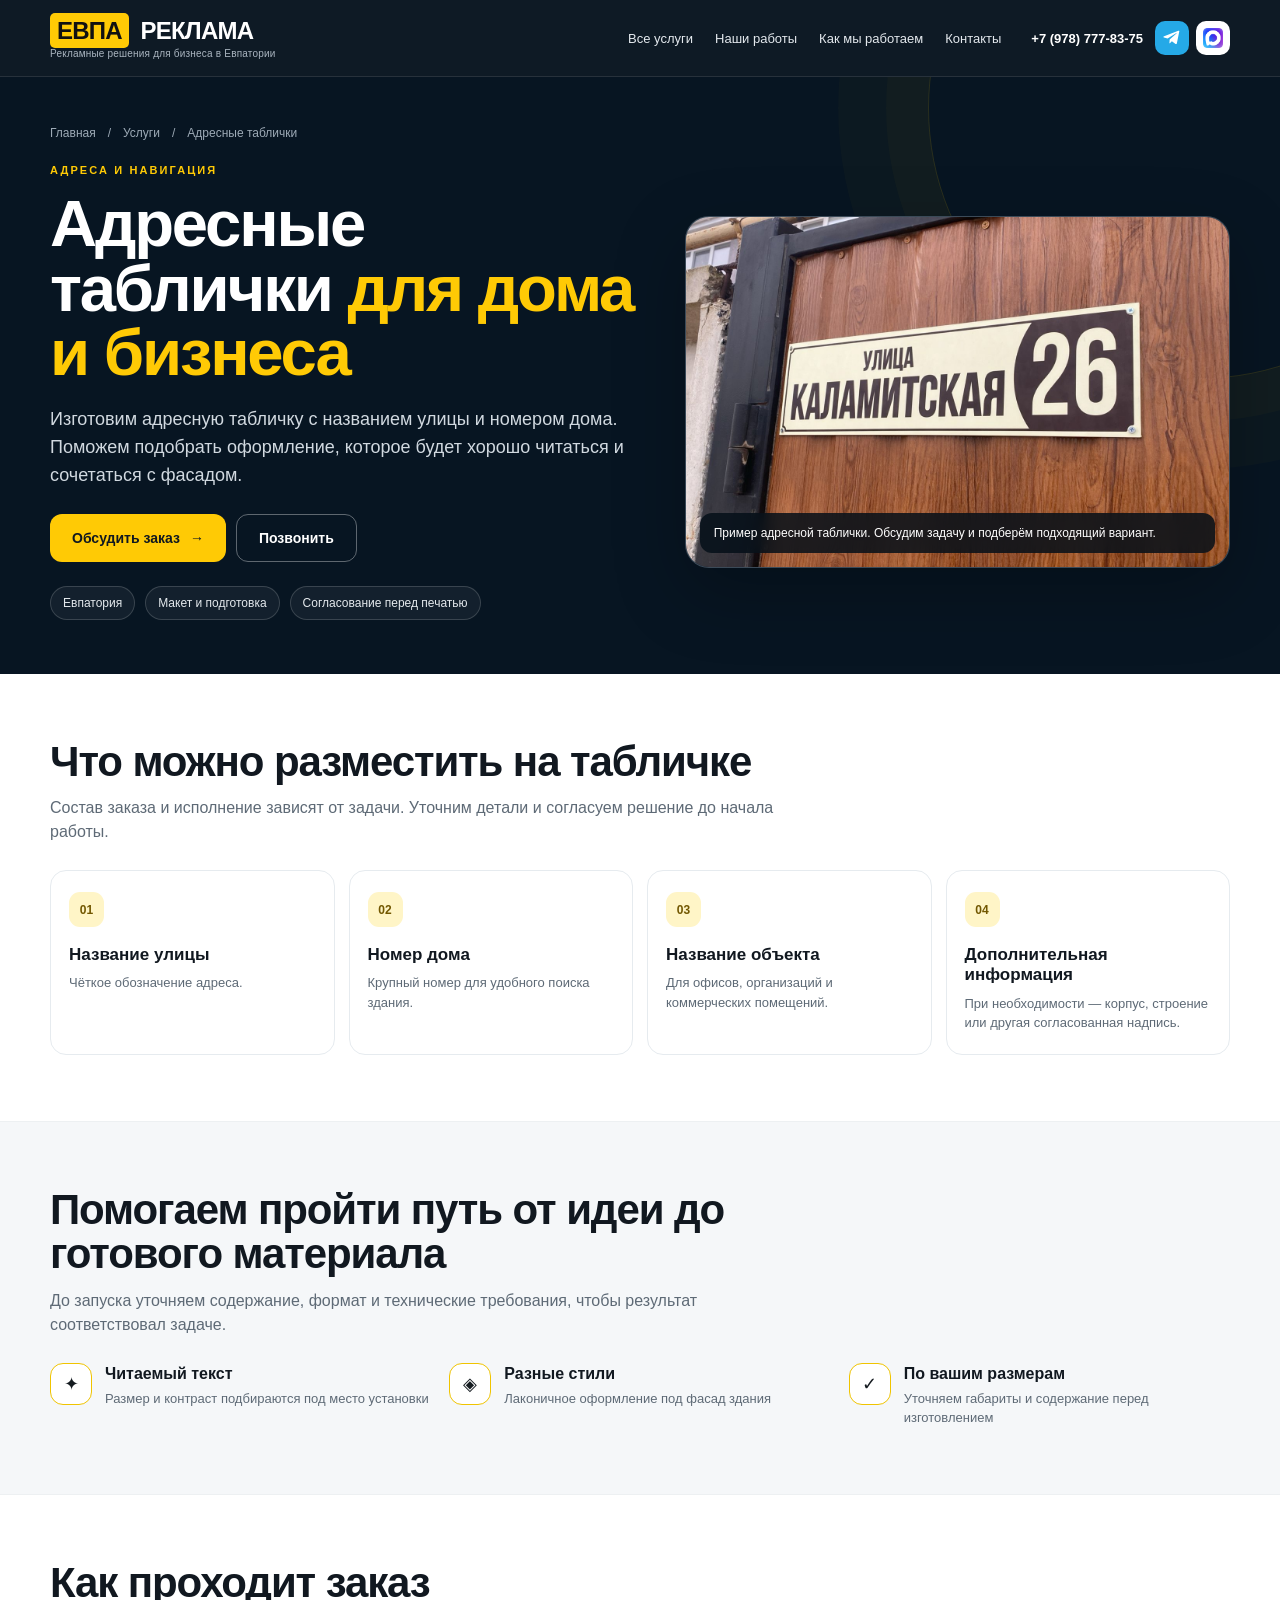
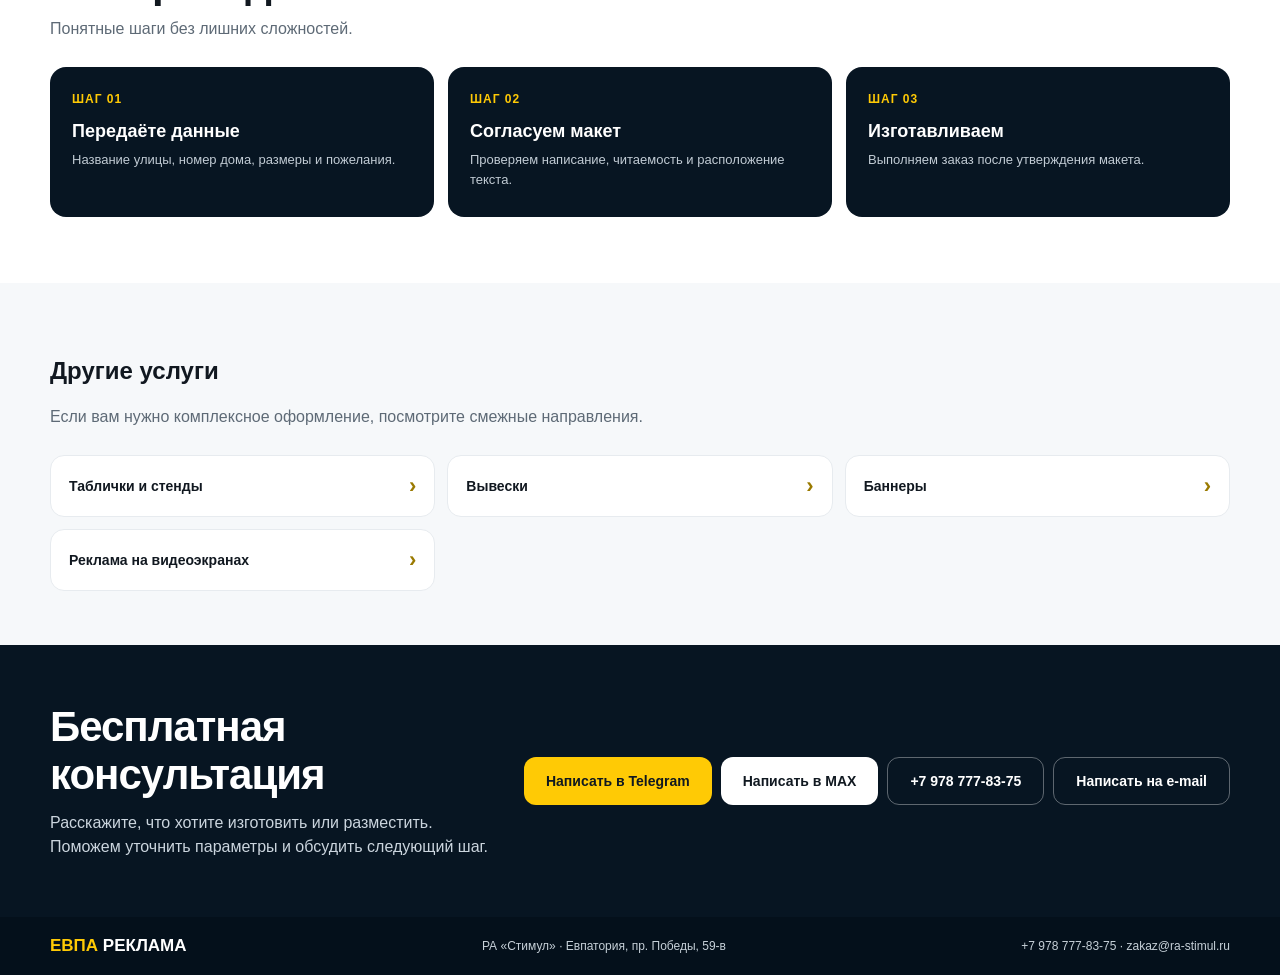
==== adresnye-tablichki/index.html @ 03de0778 "Add files via upload Initial website upload" ====
<!doctype html>
<html lang="ru"><head><meta charset="utf-8"><meta name="viewport" content="width=device-width, initial-scale=1"><title>Адресные таблички в Евпатории — ЕВПА РЕКЛАМА</title><meta name="description" content="Изготовление адресных табличек для частных домов, зданий и коммерческих объектов в Евпатории."><link rel="stylesheet" href="../service.css"></head>
<body>
<header class="site-header"><div class="container header-inner">
<a class="brand" href="../index.html"><span><b>ЕВПА</b> РЕКЛАМА<small>Рекламные решения для бизнеса в Евпатории</small></span></a>
<nav class="nav"><a href="../index.html#services">Все услуги</a><a href="../index.html#works">Наши работы</a><a href="#how">Как мы работаем</a><a href="#contacts">Контакты</a></nav>
<div class="header-contact"><a class="phone" href="tel:+79787778375">+7 (978) 777-83-75</a><div class="messengers"><a class="messenger telegram" href="https://t.me/+79787778375" aria-label="Telegram"><svg viewBox="0 0 24 24"><path d="M21.7 3.2 18.5 19c-.24 1.12-.88 1.4-1.78.87l-4.88-3.6-2.35 2.27c-.26.26-.48.48-.98.48l.35-4.97 9.05-8.18c.39-.35-.09-.55-.61-.2L6.12 12.7l-4.82-1.51c-1.05-.33-1.07-1.05.22-1.55L20.4 2.37c.87-.32 1.64.2 1.3.83Z"/></svg></a><a class="messenger max" href="https://max.ru/u/f9LHodD0cOL3rLwKmiMOt76GYYzFVZUFxRwOXgvEC0HCrl1jHLdD-e60m8U" aria-label="MAX"><img src="../assets/max-logo.png" alt="MAX"/></a></div></div>
</div></header>
<main>
<section class="service-hero"><div class="container"><div class="breadcrumbs"><a href="../index.html">Главная</a>　/　<a href="../index.html#services">Услуги</a>　/　Адресные таблички</div>
<div class="hero-grid"><div class="hero-copy"><div class="eyebrow">АДРЕСА И НАВИГАЦИЯ</div><h1>Адресные таблички <span>для дома и бизнеса</span></h1><p class="intro">Изготовим адресную табличку с названием улицы и номером дома. Поможем подобрать оформление, которое будет хорошо читаться и сочетаться с фасадом.</p><div class="hero-actions"><a class="btn btn-primary" href="#contacts">Обсудить заказ <span style="margin-left:10px">→</span></a><a class="btn btn-secondary" href="tel:+79787778375">Позвонить</a></div><div class="hero-points"><span>Евпатория</span><span>Макет и подготовка</span><span>Согласование перед печатью</span></div></div>
<div class="hero-image"><img src="../assets/service-address.jpg" alt="Пример адресной таблички"><div class="image-caption">Пример адресной таблички. Обсудим задачу и подберём подходящий вариант.</div></div></div></div></section>
<section class="section"><div class="container"><div class="section-head"><h2>Что можно разместить на табличке</h2><p>Состав заказа и исполнение зависят от задачи. Уточним детали и согласуем решение до начала работы.</p></div><div class="item-grid"><article class="item-card"><span class="item-number">01</span><h3>Название улицы</h3><p>Чёткое обозначение адреса.</p></article><article class="item-card"><span class="item-number">02</span><h3>Номер дома</h3><p>Крупный номер для удобного поиска здания.</p></article><article class="item-card"><span class="item-number">03</span><h3>Название объекта</h3><p>Для офисов, организаций и коммерческих помещений.</p></article><article class="item-card"><span class="item-number">04</span><h3>Дополнительная информация</h3><p>При необходимости — корпус, строение или другая согласованная надпись.</p></article></div></div></section>
<section class="section feature-band"><div class="container"><div class="section-head"><h2>Помогаем пройти путь от идеи до готового материала</h2><p>До запуска уточняем содержание, формат и технические требования, чтобы результат соответствовал задаче.</p></div><div class="feature-grid"><article class="feature"><span class="feature-icon">✦</span><div><h3>Читаемый текст</h3><p>Размер и контраст подбираются под место установки</p></div></article><article class="feature"><span class="feature-icon">◈</span><div><h3>Разные стили</h3><p>Лаконичное оформление под фасад здания</p></div></article><article class="feature"><span class="feature-icon">✓</span><div><h3>По вашим размерам</h3><p>Уточняем габариты и содержание перед изготовлением</p></div></article></div></div></section>
<section class="section" id="how"><div class="container"><div class="section-head"><h2>Как проходит заказ</h2><p>Понятные шаги без лишних сложностей.</p></div><div class="steps-grid"><article class="step-card"><span class="step-num">ШАГ 01</span><h3>Передаёте данные</h3><p>Название улицы, номер дома, размеры и пожелания.</p></article><article class="step-card"><span class="step-num">ШАГ 02</span><h3>Согласуем макет</h3><p>Проверяем написание, читаемость и расположение текста.</p></article><article class="step-card"><span class="step-num">ШАГ 03</span><h3>Изготавливаем</h3><p>Выполняем заказ после утверждения макета.</p></article></div></div></section>
<section class="related"><div class="container"><div class="section-head"><h2>Другие услуги</h2><p>Если вам нужно комплексное оформление, посмотрите смежные направления.</p></div><div class="related-grid"><a class="related-link" href="../tablichki-stendy/index.html">Таблички и стенды<span>›</span></a><a class="related-link" href="../vyveski/index.html">Вывески<span>›</span></a><a class="related-link" href="../banner/index.html">Баннеры<span>›</span></a><a class="related-link" href="../digital-ekrany/index.html">Реклама на видеоэкранах<span>›</span></a></div></div></section>
<section class="contact-section" id="contacts"><div class="container contact-grid"><div><h2>Бесплатная консультация</h2><p>Расскажите, что хотите изготовить или разместить. Поможем уточнить параметры и обсудить следующий шаг.</p></div><div class="contact-actions"><a class="btn btn-primary" href="https://t.me/+79787778375">Написать в Telegram</a><a class="btn btn-light" href="https://max.ru/u/f9LHodD0cOL3rLwKmiMOt76GYYzFVZUFxRwOXgvEC0HCrl1jHLdD-e60m8U">Написать в MAX</a><a class="btn btn-secondary" href="tel:+79787778375">+7 978 777-83-75</a><a class="btn btn-secondary" href="mailto:zakaz@ra-stimul.ru">Написать на e-mail</a></div></div></section>
</main><footer class="footer"><div class="container footer-inner"><a class="footer-brand" href="../index.html"><b>ЕВПА</b> РЕКЛАМА</a><span>РА «Стимул» · Евпатория, пр. Победы, 59-в</span><span><a href="tel:+79787778375">+7 978 777-83-75</a> · <a href="mailto:zakaz@ra-stimul.ru">zakaz@ra-stimul.ru</a></span></div></footer>
</body></html>
---- service.css ----
:root{--navy:#071522;--navy2:#0b1c2b;--yellow:#ffca05;--text:#111820;--muted:#5e6a76;--line:#e6ebef;--white:#fff;--radius:22px}
*{box-sizing:border-box}html{scroll-behavior:smooth}body{margin:0;font-family:Inter,Arial,Helvetica,sans-serif;color:var(--text);background:#fff}a{color:inherit;text-decoration:none}img{display:block;max-width:100%}.container{width:min(1180px,calc(100% - 48px));margin-inline:auto}
.site-header{position:sticky;top:0;z-index:20;background:rgba(5,17,29,.96);backdrop-filter:blur(12px);color:#fff;border-bottom:1px solid rgba(255,255,255,.1)}.header-inner{min-height:76px;display:flex;align-items:center;gap:30px}.brand{display:inline-flex;align-items:center;font-size:24px;font-weight:900;letter-spacing:-.8px;white-space:nowrap}.brand b{background:var(--yellow);color:#111;padding:4px 7px;border-radius:5px;margin-right:6px}.brand small{display:block;color:#aab5c0;font-size:10px;letter-spacing:.2px;font-weight:500;margin-top:3px}.nav{display:flex;align-items:center;gap:22px;margin-left:auto}.nav a{font-size:13px;color:#e4e9ee;white-space:nowrap}.nav a:hover{color:var(--yellow)}.header-contact{display:flex;align-items:center;gap:12px}.phone{font-size:13px;font-weight:800;white-space:nowrap}.messengers{display:flex;gap:7px}.messenger{display:inline-flex;align-items:center;justify-content:center;width:34px;height:34px;border-radius:10px}.messenger svg{width:18px;height:18px;fill:currentColor}.telegram{background:#25a9e7;color:white}.max{background:#fff;color:#111}.max img{width:20px;height:20px;object-fit:contain}.max-text{font-size:12px;font-weight:900;margin-left:3px}
.service-hero{background:var(--navy);color:#fff;position:relative;overflow:hidden;padding:48px 0 54px}.service-hero:before{content:"";position:absolute;width:540px;height:540px;border:1px solid rgba(255,202,5,.14);border-radius:50%;right:-190px;top:-240px;box-shadow:0 0 0 42px rgba(255,202,5,.025),0 0 0 90px rgba(255,202,5,.02)}.breadcrumbs{font-size:12px;color:#9daab6;margin-bottom:22px}.breadcrumbs a:hover{color:var(--yellow)}.hero-grid{position:relative;display:grid;grid-template-columns:1.04fr .96fr;gap:44px;align-items:center}.eyebrow{font-size:11px;letter-spacing:2.1px;text-transform:uppercase;color:var(--yellow);font-weight:800;margin-bottom:16px}.service-hero h1{font-size:clamp(42px,5.1vw,66px);line-height:.99;letter-spacing:-2.2px;margin:0 0 20px;font-weight:900;max-width:700px}.service-hero h1 span{color:var(--yellow)}.service-hero .intro{font-size:18px;line-height:1.55;color:#d1d9e0;max-width:620px;margin:0 0 24px}.hero-actions{display:flex;flex-wrap:wrap;gap:10px}.btn{min-height:48px;display:inline-flex;align-items:center;justify-content:center;padding:0 22px;border-radius:12px;font-weight:850;font-size:14px;transition:transform .15s,background .15s}.btn:hover{transform:translateY(-1px)}.btn-primary{background:var(--yellow);color:#101820}.btn-secondary{border:1px solid rgba(255,255,255,.35);color:#fff}.hero-image{position:relative;border-radius:24px;overflow:hidden;min-height:350px;border:1px solid rgba(255,255,255,.17);box-shadow:0 24px 70px rgba(0,0,0,.25);background:#132536}.hero-image img{width:100%;height:100%;min-height:350px;object-fit:cover}.image-caption{position:absolute;left:14px;right:14px;bottom:14px;background:rgba(4,15,25,.84);color:#fff;padding:12px 14px;border-radius:12px;font-size:12px;line-height:1.35;backdrop-filter:blur(8px)}.hero-points{display:flex;gap:10px;flex-wrap:wrap;margin-top:24px}.hero-points span{border:1px solid rgba(255,255,255,.16);background:rgba(255,255,255,.05);border-radius:999px;padding:9px 12px;font-size:12px;color:#e4e9ed}
.section{padding:66px 0}.section-head{max-width:760px;margin-bottom:26px}.section h2{font-size:clamp(30px,3.5vw,42px);letter-spacing:-1.1px;line-height:1.06;margin:0 0 12px}.section-head p{font-size:16px;line-height:1.5;color:var(--muted);margin:0}.item-grid{display:grid;grid-template-columns:repeat(4,minmax(0,1fr));gap:14px}.item-card{border:1px solid var(--line);border-radius:16px;padding:21px 18px;background:#fff;min-height:168px}.item-number{width:35px;height:35px;border-radius:11px;display:flex;align-items:center;justify-content:center;background:#fff5c7;color:#725700;font-weight:900;font-size:12px;margin-bottom:18px}.item-card h3{font-size:17px;line-height:1.2;margin:0 0 8px}.item-card p{font-size:13px;line-height:1.5;color:var(--muted);margin:0}.feature-band{background:#f5f7f9;border-block:1px solid #edf0f2}.feature-grid{display:grid;grid-template-columns:repeat(3,minmax(0,1fr));gap:18px}.feature{display:flex;gap:13px;align-items:flex-start}.feature-icon{width:42px;height:42px;flex:0 0 42px;border:1px solid #f0c400;border-radius:13px;display:flex;align-items:center;justify-content:center;color:#151b20;font-size:18px;background:#fff}.feature h3{font-size:16px;margin:2px 0 6px}.feature p{font-size:13px;line-height:1.5;color:var(--muted);margin:0}.steps-grid{display:grid;grid-template-columns:repeat(3,minmax(0,1fr));gap:14px}.step-card{padding:22px;border-radius:16px;background:var(--navy);color:#fff;min-height:150px}.step-num{color:var(--yellow);font-size:12px;font-weight:900;letter-spacing:1px}.step-card h3{font-size:18px;margin:14px 0 8px}.step-card p{font-size:13px;line-height:1.5;color:#c1cbd4;margin:0}.related{background:#f6f8fa;padding:54px 0}.related-grid{display:grid;grid-template-columns:repeat(3,minmax(0,1fr));gap:12px}.related-link{display:flex;align-items:center;justify-content:space-between;gap:10px;padding:17px 18px;background:#fff;border:1px solid #e7ebef;border-radius:14px;font-size:14px;font-weight:800}.related-link span{color:#9a7a00;font-size:22px}.related-link:hover{border-color:var(--yellow)}.contact-section{background:var(--navy);color:#fff;padding:58px 0}.contact-grid{display:grid;grid-template-columns:1fr auto;gap:35px;align-items:center}.contact-section h2{font-size:clamp(30px,3.5vw,42px);letter-spacing:-1px;margin:0 0 12px}.contact-section p{font-size:16px;line-height:1.5;color:#cbd5de;margin:0;max-width:680px}.contact-actions{display:flex;flex-wrap:wrap;gap:9px}.contact-actions .btn{white-space:nowrap}.btn-light{background:#fff;color:#101820}.footer{background:#04101b;color:#c6d0d8;padding:19px 0}.footer-inner{display:flex;align-items:center;justify-content:space-between;gap:16px;font-size:12px}.footer-brand{font-weight:900;color:#fff;font-size:17px}.footer-brand b{color:var(--yellow)}.footer a:hover{color:var(--yellow)}
@media(max-width:980px){.header-inner{flex-wrap:wrap;padding:12px 0;gap:12px}.nav{order:3;width:100%;justify-content:flex-start;overflow:auto;margin:0;padding:3px 0 5px}.header-contact{margin-left:auto}.hero-grid{gap:26px}.service-hero h1{font-size:clamp(38px,5.5vw,56px)}.item-grid{grid-template-columns:repeat(2,minmax(0,1fr))}}
@media(max-width:640px){.container{width:calc(100% - 28px)}.header-inner{gap:10px}.brand{font-size:19px}.brand small{font-size:9px}.header-contact{width:100%;justify-content:space-between}.phone{font-size:13px}.nav{gap:18px}.nav a{font-size:12px}.service-hero{padding:22px 0 30px}.breadcrumbs{margin-bottom:18px;font-size:11px}.hero-grid{display:flex;flex-direction:column;align-items:stretch;gap:20px}.hero-copy{order:1}.hero-image{order:2;min-height:0;height:245px;border-radius:18px}.hero-image img{min-height:0;height:100%}.service-hero h1{font-size:clamp(36px,10vw,47px);line-height:1.01;letter-spacing:-1.3px;margin-bottom:14px}.service-hero .intro{font-size:15px;line-height:1.5;margin-bottom:18px}.hero-points{gap:6px;margin-top:17px}.hero-points span{font-size:10px;padding:8px 9px}.btn{min-height:46px;padding:0 15px;font-size:13px}.hero-actions .btn{flex:1 1 140px}.section{padding:39px 0}.section h2{font-size:29px;line-height:1.08}.section-head{margin-bottom:18px}.section-head p{font-size:14px}.item-grid{grid-template-columns:repeat(2,minmax(0,1fr));gap:9px}.item-card{min-height:0;padding:14px 12px;border-radius:13px}.item-number{width:29px;height:29px;border-radius:9px;margin-bottom:13px;font-size:11px}.item-card h3{font-size:14px;line-height:1.2;margin-bottom:6px}.item-card p{font-size:12px;line-height:1.4}.feature-grid{grid-template-columns:1fr;gap:17px}.feature h3{font-size:15px}.feature p{font-size:12px}.steps-grid{grid-template-columns:1fr;gap:9px}.step-card{min-height:0;padding:17px;border-radius:13px}.step-card h3{font-size:16px;margin:9px 0 5px}.step-card p{font-size:12px}.related{padding:37px 0}.related-grid{grid-template-columns:1fr;gap:8px}.related-link{padding:14px 15px;font-size:13px}.contact-section{padding:38px 0}.contact-grid{grid-template-columns:1fr;gap:20px}.contact-section h2{font-size:29px}.contact-section p{font-size:14px}.contact-actions{display:grid;grid-template-columns:repeat(2,minmax(0,1fr))}.contact-actions .btn{padding:0 9px;font-size:12px}.footer-inner{flex-wrap:wrap;justify-content:flex-start;gap:9px 16px;font-size:11px}.footer-inner>span:last-child{margin-left:auto}}
@media(max-width:360px){.container{width:calc(100% - 24px)}.brand{font-size:17px}.header-contact{gap:8px}.phone{font-size:12px}.service-hero h1{font-size:34px}.hero-image{height:210px}.item-grid{grid-template-columns:1fr}.item-card{display:grid;grid-template-columns:30px 1fr;column-gap:10px;align-items:start}.item-number{grid-row:span 2;margin:0}.item-card h3{margin-top:2px}.contact-actions{grid-template-columns:1fr}}

/* v44: business card project gallery — scoped to the new section */
.card-example-grid{display:grid;grid-template-columns:repeat(2,minmax(0,1fr));gap:18px}
.card-example{min-width:0;overflow:hidden;border:1px solid #e4e9ee;border-radius:18px;background:#fff;box-shadow:0 8px 24px rgba(7,21,34,.045)}
.card-example-media{aspect-ratio:16/9;overflow:hidden;background:#f0f2f4}
.card-example-media img{width:100%;height:100%;object-fit:cover;transition:transform .25s}
.card-example:hover .card-example-media img{transform:scale(1.025)}
.card-example-copy{padding:20px 21px 22px}
.card-detail{display:inline-flex;align-items:center;padding:7px 10px;margin-bottom:11px;border-radius:999px;background:#fff4c2;color:#725700;font-size:11px;font-weight:900;line-height:1.2}
.card-example-copy h3{font-size:20px;line-height:1.2;margin:0 0 8px;letter-spacing:-.25px}
.card-example-copy p{font-size:14px;line-height:1.55;color:#5e6a76;margin:0}
@media(max-width:640px){.card-example-grid{grid-template-columns:1fr;gap:13px}.card-example{border-radius:15px}.card-example-copy{padding:15px 15px 17px}.card-example-copy h3{font-size:18px}.card-example-copy p{font-size:13px;line-height:1.5}.card-detail{margin-bottom:9px}}
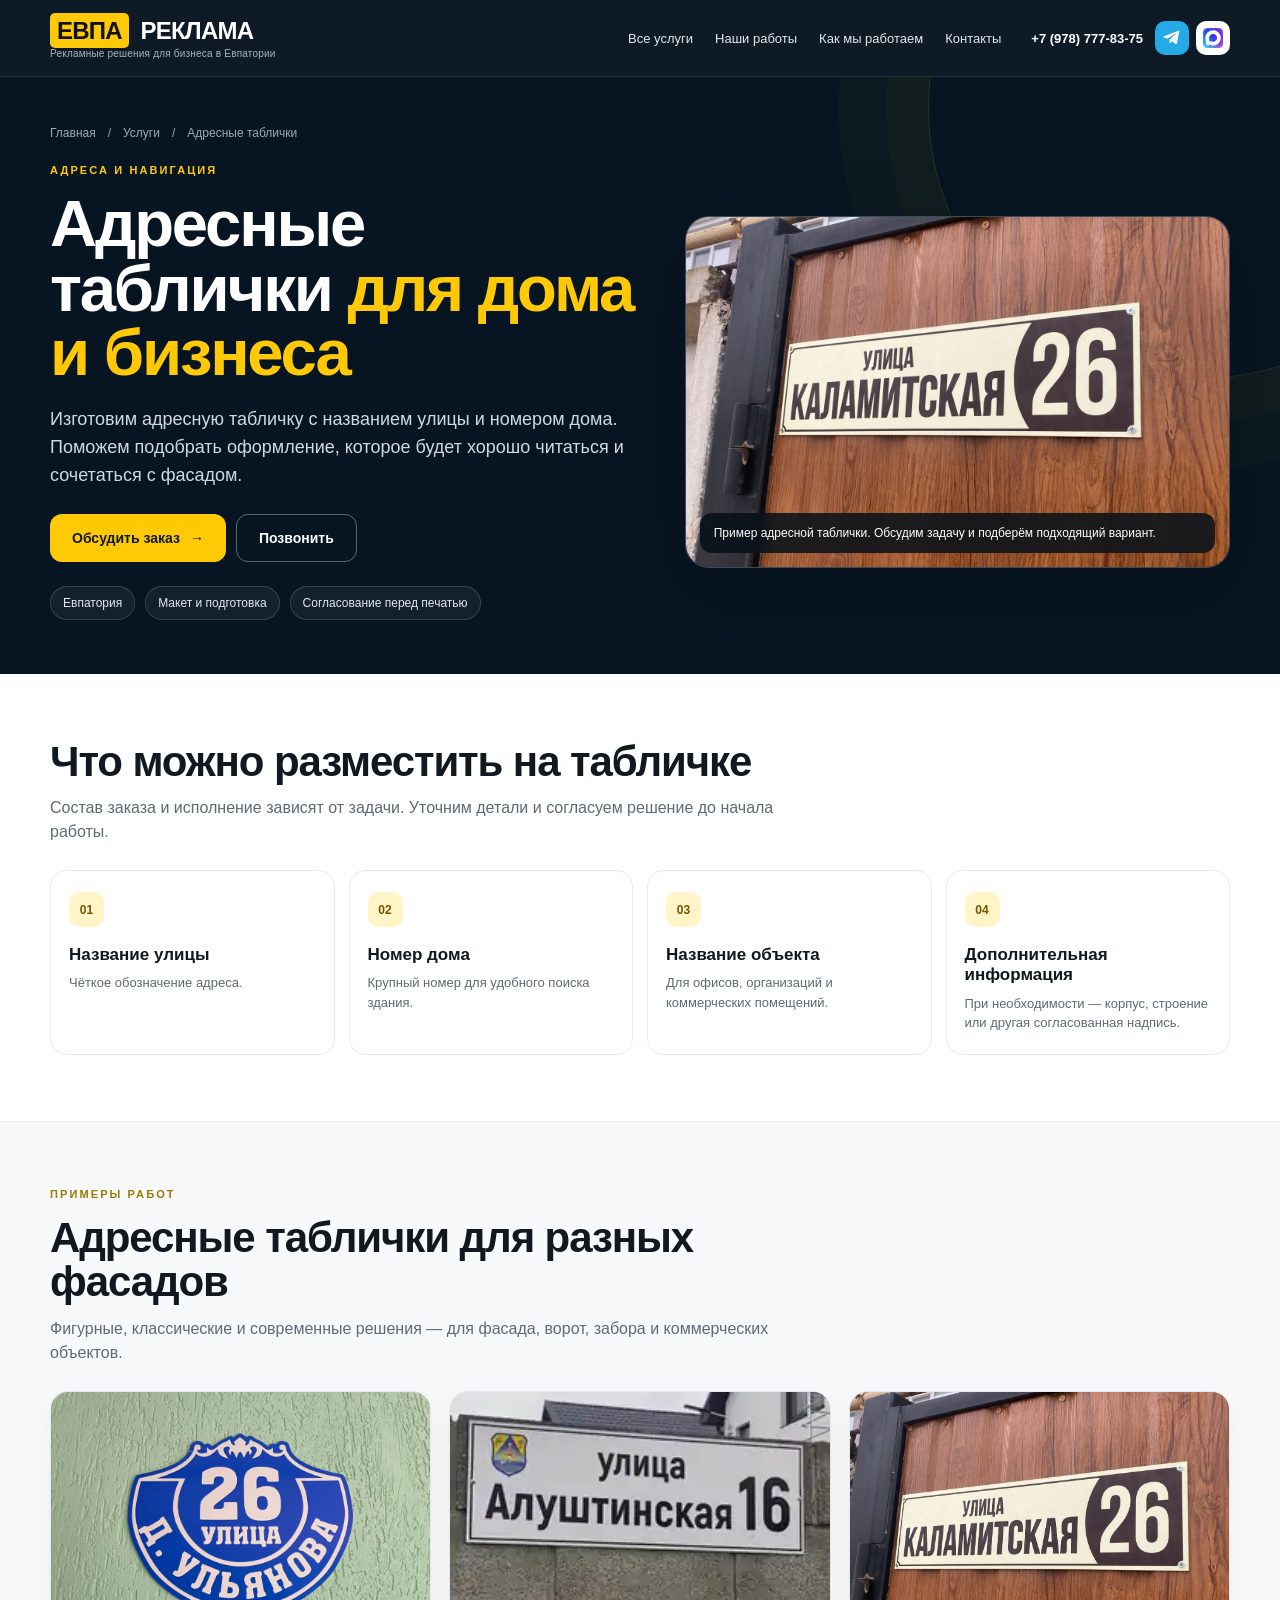
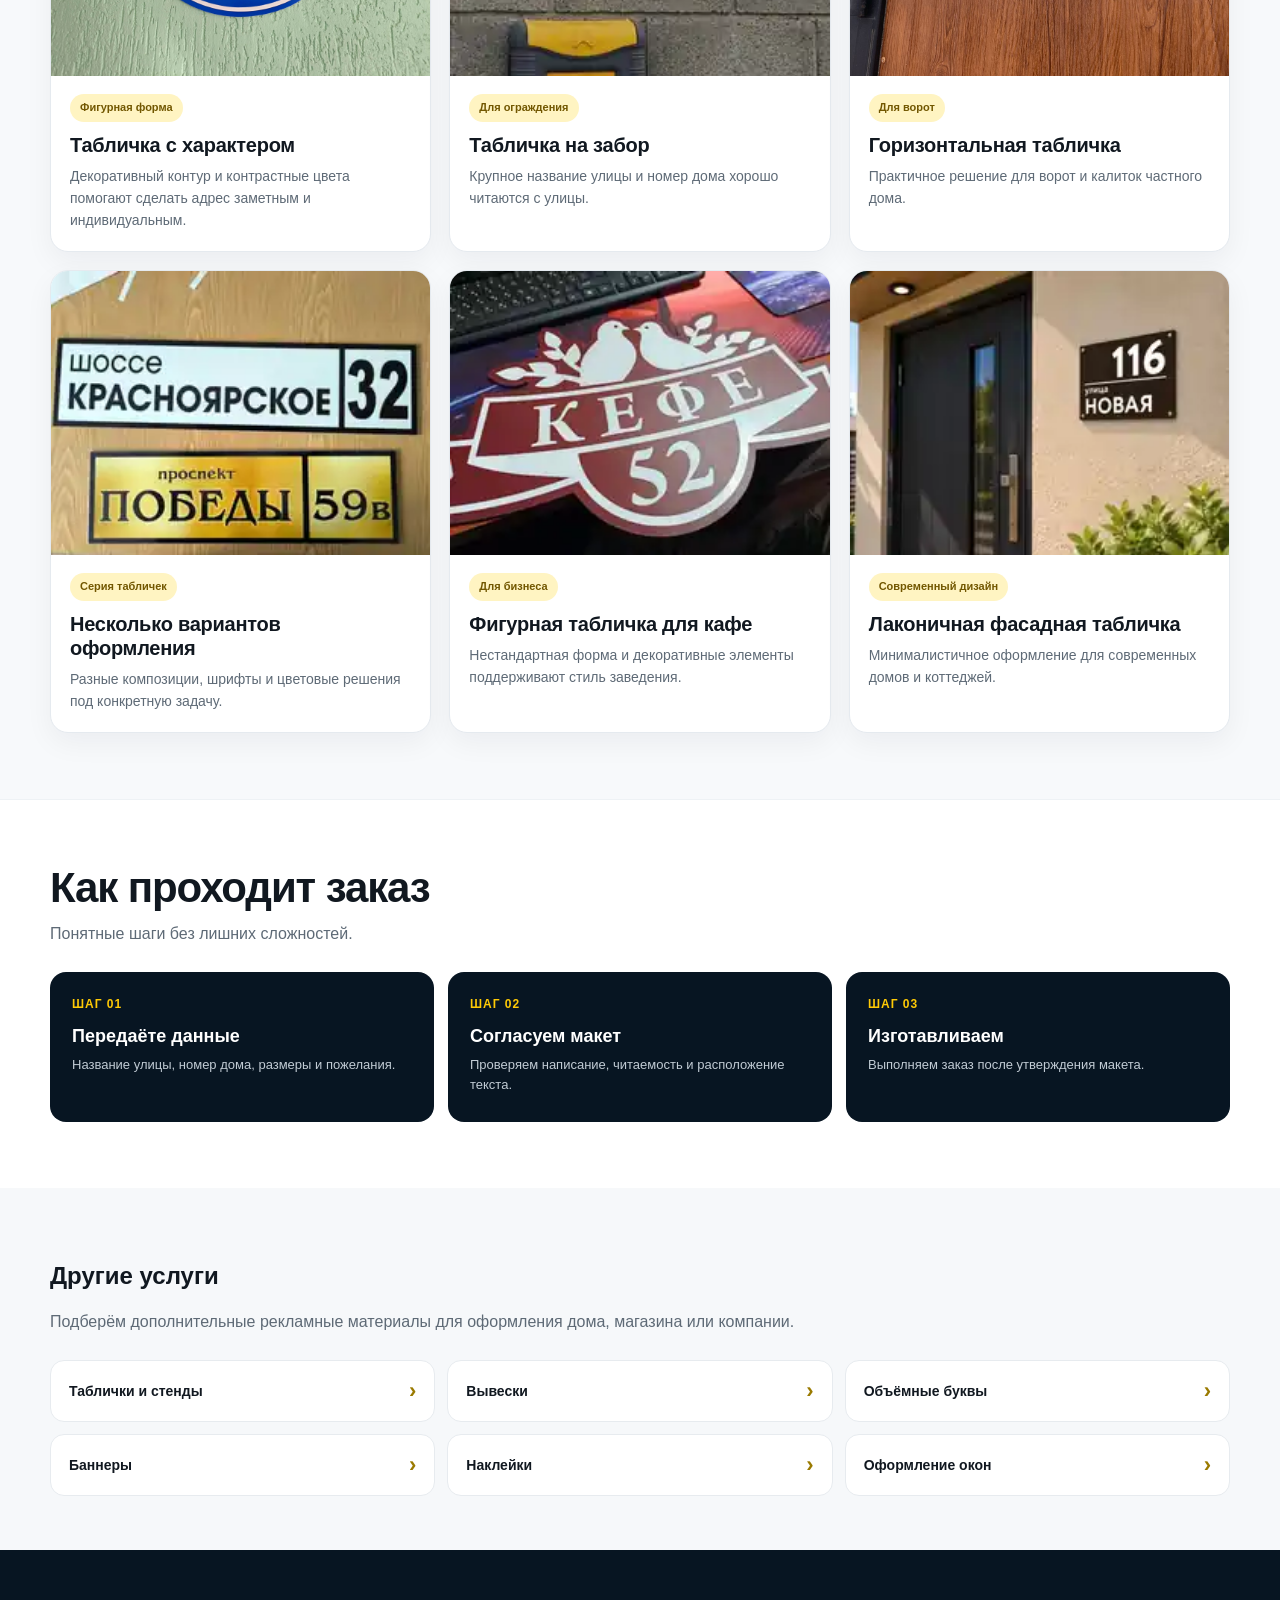
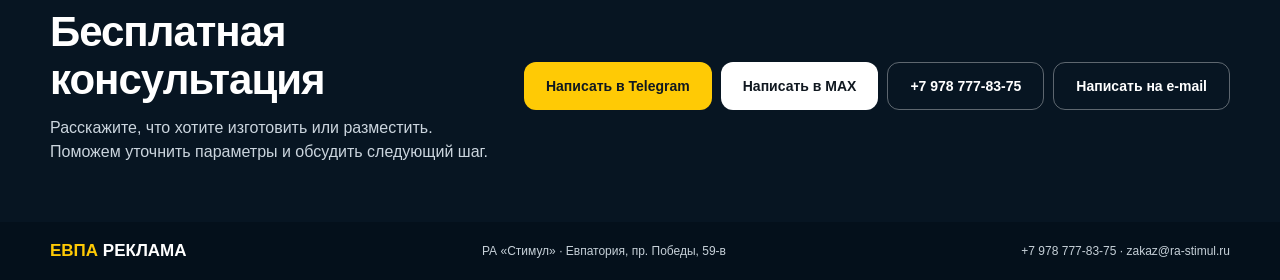
==== commit aae4f5dd: "Add address sign examples gallery" ====
--- a/adresnye-tablichki/index.html
+++ b/adresnye-tablichki/index.html
@@ -11,9 +11,23 @@
 <div class="hero-grid"><div class="hero-copy"><div class="eyebrow">АДРЕСА И НАВИГАЦИЯ</div><h1>Адресные таблички <span>для дома и бизнеса</span></h1><p class="intro">Изготовим адресную табличку с названием улицы и номером дома. Поможем подобрать оформление, которое будет хорошо читаться и сочетаться с фасадом.</p><div class="hero-actions"><a class="btn btn-primary" href="#contacts">Обсудить заказ <span style="margin-left:10px">→</span></a><a class="btn btn-secondary" href="tel:+79787778375">Позвонить</a></div><div class="hero-points"><span>Евпатория</span><span>Макет и подготовка</span><span>Согласование перед печатью</span></div></div>
 <div class="hero-image"><img src="../assets/service-address.jpg" alt="Пример адресной таблички"><div class="image-caption">Пример адресной таблички. Обсудим задачу и подберём подходящий вариант.</div></div></div></div></section>
 <section class="section"><div class="container"><div class="section-head"><h2>Что можно разместить на табличке</h2><p>Состав заказа и исполнение зависят от задачи. Уточним детали и согласуем решение до начала работы.</p></div><div class="item-grid"><article class="item-card"><span class="item-number">01</span><h3>Название улицы</h3><p>Чёткое обозначение адреса.</p></article><article class="item-card"><span class="item-number">02</span><h3>Номер дома</h3><p>Крупный номер для удобного поиска здания.</p></article><article class="item-card"><span class="item-number">03</span><h3>Название объекта</h3><p>Для офисов, организаций и коммерческих помещений.</p></article><article class="item-card"><span class="item-number">04</span><h3>Дополнительная информация</h3><p>При необходимости — корпус, строение или другая согласованная надпись.</p></article></div></div></section>
-<section class="section feature-band"><div class="container"><div class="section-head"><h2>Помогаем пройти путь от идеи до готового материала</h2><p>До запуска уточняем содержание, формат и технические требования, чтобы результат соответствовал задаче.</p></div><div class="feature-grid"><article class="feature"><span class="feature-icon">✦</span><div><h3>Читаемый текст</h3><p>Размер и контраст подбираются под место установки</p></div></article><article class="feature"><span class="feature-icon">◈</span><div><h3>Разные стили</h3><p>Лаконичное оформление под фасад здания</p></div></article><article class="feature"><span class="feature-icon">✓</span><div><h3>По вашим размерам</h3><p>Уточняем габариты и содержание перед изготовлением</p></div></article></div></div></section>
+<section class="section section-portfolio" id="examples"><div class="container"><div class="section-head"><div class="eyebrow" style="color:#9a7a00">ПРИМЕРЫ РАБОТ</div><h2>Адресные таблички для разных фасадов</h2><p>Фигурные, классические и современные решения — для фасада, ворот, забора и коммерческих объектов.</p></div><div class="address-example-grid">
+<article class="address-example-card"><div class="address-example-media"><img src="../assets/work-address.jpg" alt="Фигурная синяя адресная табличка «26, улица Ульяновская»" loading="lazy"></div><div class="address-example-copy"><span class="address-example-tag">Фигурная форма</span><h3>Табличка с характером</h3><p>Декоративный контур и контрастные цвета помогают сделать адрес заметным и индивидуальным.</p></div></article>
+<article class="address-example-card"><div class="address-example-media"><img src="../assets/address-alushtinskaya.webp" alt="Адресная табличка «улица Алуштинская, 16» на ограждении" loading="lazy"></div><div class="address-example-copy"><span class="address-example-tag">Для ограждения</span><h3>Табличка на забор</h3><p>Крупное название улицы и номер дома хорошо читаются с улицы.</p></div></article>
+<article class="address-example-card"><div class="address-example-media"><img src="../assets/service-address.jpg" alt="Адресная табличка «улица Каламитская, 26» на воротах" loading="lazy"></div><div class="address-example-copy"><span class="address-example-tag">Для ворот</span><h3>Горизонтальная табличка</h3><p>Практичное решение для ворот и калиток частного дома.</p></div></article>
+<article class="address-example-card"><div class="address-example-media"><img src="../assets/address-series.webp" alt="Две адресные таблички с названиями улиц и номерами домов" loading="lazy"></div><div class="address-example-copy"><span class="address-example-tag">Серия табличек</span><h3>Несколько вариантов оформления</h3><p>Разные композиции, шрифты и цветовые решения под конкретную задачу.</p></div></article>
+<article class="address-example-card"><div class="address-example-media"><img src="../assets/address-keffe.webp" alt="Фигурная табличка «КЕФЕ 52»" loading="lazy"></div><div class="address-example-copy"><span class="address-example-tag">Для бизнеса</span><h3>Фигурная табличка для кафе</h3><p>Нестандартная форма и декоративные элементы поддерживают стиль заведения.</p></div></article>
+<article class="address-example-card"><div class="address-example-media"><img src="../assets/address-modern.webp" alt="Современная тёмная табличка «116, улица Новая» на фасаде дома" loading="lazy"></div><div class="address-example-copy"><span class="address-example-tag">Современный дизайн</span><h3>Лаконичная фасадная табличка</h3><p>Минималистичное оформление для современных домов и коттеджей.</p></div></article>
+</div></div></section>
 <section class="section" id="how"><div class="container"><div class="section-head"><h2>Как проходит заказ</h2><p>Понятные шаги без лишних сложностей.</p></div><div class="steps-grid"><article class="step-card"><span class="step-num">ШАГ 01</span><h3>Передаёте данные</h3><p>Название улицы, номер дома, размеры и пожелания.</p></article><article class="step-card"><span class="step-num">ШАГ 02</span><h3>Согласуем макет</h3><p>Проверяем написание, читаемость и расположение текста.</p></article><article class="step-card"><span class="step-num">ШАГ 03</span><h3>Изготавливаем</h3><p>Выполняем заказ после утверждения макета.</p></article></div></div></section>
-<section class="related"><div class="container"><div class="section-head"><h2>Другие услуги</h2><p>Если вам нужно комплексное оформление, посмотрите смежные направления.</p></div><div class="related-grid"><a class="related-link" href="../tablichki-stendy/index.html">Таблички и стенды<span>›</span></a><a class="related-link" href="../vyveski/index.html">Вывески<span>›</span></a><a class="related-link" href="../banner/index.html">Баннеры<span>›</span></a><a class="related-link" href="../digital-ekrany/index.html">Реклама на видеоэкранах<span>›</span></a></div></div></section>
+<section class="related"><div class="container"><div class="section-head"><h2>Другие услуги</h2><p>Подберём дополнительные рекламные материалы для оформления дома, магазина или компании.</p></div><div class="related-grid">
+<a class="related-link" href="../tablichki-stendy/index.html">Таблички и стенды<span>›</span></a>
+<a class="related-link" href="../vyveski/index.html">Вывески<span>›</span></a>
+<a class="related-link" href="../obemnye-bukvy/index.html">Объёмные буквы<span>›</span></a>
+<a class="related-link" href="../banner/index.html">Баннеры<span>›</span></a>
+<a class="related-link" href="../nakleyki/index.html">Наклейки<span>›</span></a>
+<a class="related-link" href="../okna/index.html">Оформление окон<span>›</span></a>
+</div></div></section>
 <section class="contact-section" id="contacts"><div class="container contact-grid"><div><h2>Бесплатная консультация</h2><p>Расскажите, что хотите изготовить или разместить. Поможем уточнить параметры и обсудить следующий шаг.</p></div><div class="contact-actions"><a class="btn btn-primary" href="https://t.me/+79787778375">Написать в Telegram</a><a class="btn btn-light" href="https://max.ru/u/f9LHodD0cOL3rLwKmiMOt76GYYzFVZUFxRwOXgvEC0HCrl1jHLdD-e60m8U">Написать в MAX</a><a class="btn btn-secondary" href="tel:+79787778375">+7 978 777-83-75</a><a class="btn btn-secondary" href="mailto:zakaz@ra-stimul.ru">Написать на e-mail</a></div></div></section>
 </main><footer class="footer"><div class="container footer-inner"><a class="footer-brand" href="../index.html"><b>ЕВПА</b> РЕКЛАМА</a><span>РА «Стимул» · Евпатория, пр. Победы, 59-в</span><span><a href="tel:+79787778375">+7 978 777-83-75</a> · <a href="mailto:zakaz@ra-stimul.ru">zakaz@ra-stimul.ru</a></span></div></footer>
 </body></html>
--- a/service.css
+++ b/service.css
@@ -18,3 +18,47 @@
 .card-example-copy h3{font-size:20px;line-height:1.2;margin:0 0 8px;letter-spacing:-.25px}
 .card-example-copy p{font-size:14px;line-height:1.55;color:#5e6a76;margin:0}
 @media(max-width:640px){.card-example-grid{grid-template-columns:1fr;gap:13px}.card-example{border-radius:15px}.card-example-copy{padding:15px 15px 17px}.card-example-copy h3{font-size:18px}.card-example-copy p{font-size:13px;line-height:1.5}.card-detail{margin-bottom:9px}}
+
+
+/* v49 banner examples */
+.section-portfolio{background:#f7f9fb;border-block:1px solid #eef2f5}
+.banner-example-grid{display:grid;grid-template-columns:repeat(2,minmax(0,1fr));gap:18px}
+.banner-example-card{overflow:hidden;border:1px solid #e5eaef;border-radius:18px;background:#fff;box-shadow:0 10px 28px rgba(7,21,34,.05)}
+.banner-example-media{aspect-ratio:16/10;overflow:hidden;background:#eef2f5}
+.banner-example-media img{width:100%;height:100%;object-fit:cover;transition:transform .25s}
+.banner-example-card:hover .banner-example-media img{transform:scale(1.02)}
+.banner-example-copy{padding:18px 19px 20px}
+.banner-detail{display:inline-flex;align-items:center;padding:7px 10px;margin-bottom:11px;border-radius:999px;background:#fff4c2;color:#725700;font-size:11px;font-weight:900;line-height:1.2}
+.banner-example-copy h3{font-size:21px;line-height:1.2;letter-spacing:-.25px;margin:0 0 8px}
+.banner-example-copy p{font-size:14px;line-height:1.58;color:#5e6a76;margin:0}
+.banner-example-copy b{color:#111820}
+@media(max-width:640px){.banner-example-grid{grid-template-columns:1fr;gap:13px}.banner-example-card{border-radius:15px}.banner-example-copy{padding:15px 15px 17px}.banner-example-copy h3{font-size:18px}.banner-example-copy p{font-size:13px;line-height:1.5}.banner-detail{margin-bottom:9px}}
+
+/* Объёмные буквы: единый формат карточек без обрезки исходных фотографий. */
+.signage-gallery .card-example-media{aspect-ratio:4/3;background:#f0f2f4}
+.signage-gallery .card-example-media img{object-fit:contain;background:#f0f2f4}
+
+
+/* Related services cards on service pages */
+.related-cards{grid-template-columns:repeat(3,minmax(0,1fr));gap:14px}
+.related-card{position:relative;display:flex;flex-direction:column;align-items:flex-start;gap:9px;min-height:145px;padding:21px 46px 20px 20px;border:1px solid #e4e9ee;border-radius:16px;background:#fff;transition:transform .18s,border-color .18s,box-shadow .18s}
+.related-card:hover{transform:translateY(-2px);border-color:#ffca05;box-shadow:0 10px 26px rgba(7,21,34,.07)}
+.related-card-title{font-size:16px;font-weight:850;line-height:1.25;color:#111820}
+.related-card-desc{font-size:13px;line-height:1.5;color:#5e6a76}
+.related-card-arrow{position:absolute;right:18px;top:17px;font-size:19px;font-weight:800;color:#9a7a00}
+@media(max-width:640px){.related-cards{grid-template-columns:repeat(2,minmax(0,1fr));gap:9px}.related-card{min-height:132px;padding:15px 30px 15px 13px;border-radius:13px;gap:7px}.related-card-title{font-size:13px}.related-card-desc{font-size:11px;line-height:1.4}.related-card-arrow{right:11px;top:12px;font-size:16px}}
+@media(max-width:380px){.related-cards{grid-template-columns:1fr}.related-card{min-height:0;padding:16px 38px 16px 15px}.related-card-title{font-size:14px}.related-card-desc{font-size:12px}}
+
+
+/* Адресные таблички: адаптивная галерея примеров */
+.address-example-grid{display:grid;grid-template-columns:repeat(3,minmax(0,1fr));gap:18px}
+.address-example-card{min-width:0;overflow:hidden;border:1px solid #e5eaef;border-radius:18px;background:#fff;box-shadow:0 10px 28px rgba(7,21,34,.05)}
+.address-example-media{aspect-ratio:4/3;overflow:hidden;background:#eef2f5}
+.address-example-media img{display:block;width:100%;height:100%;object-fit:cover;transition:transform .25s}
+.address-example-card:hover .address-example-media img{transform:scale(1.025)}
+.address-example-copy{padding:18px 19px 20px}
+.address-example-tag{display:inline-flex;align-items:center;padding:7px 10px;margin-bottom:11px;border-radius:999px;background:#fff4c2;color:#725700;font-size:11px;font-weight:900;line-height:1.2}
+.address-example-copy h3{font-size:20px;line-height:1.2;letter-spacing:-.25px;margin:0 0 8px}
+.address-example-copy p{font-size:14px;line-height:1.58;color:#5e6a76;margin:0}
+@media(max-width:980px){.address-example-grid{grid-template-columns:repeat(2,minmax(0,1fr))}}
+@media(max-width:640px){.address-example-grid{grid-template-columns:1fr;gap:13px}.address-example-card{border-radius:15px}.address-example-copy{padding:15px 15px 17px}.address-example-copy h3{font-size:18px}.address-example-copy p{font-size:13px;line-height:1.5}.address-example-tag{margin-bottom:9px}}
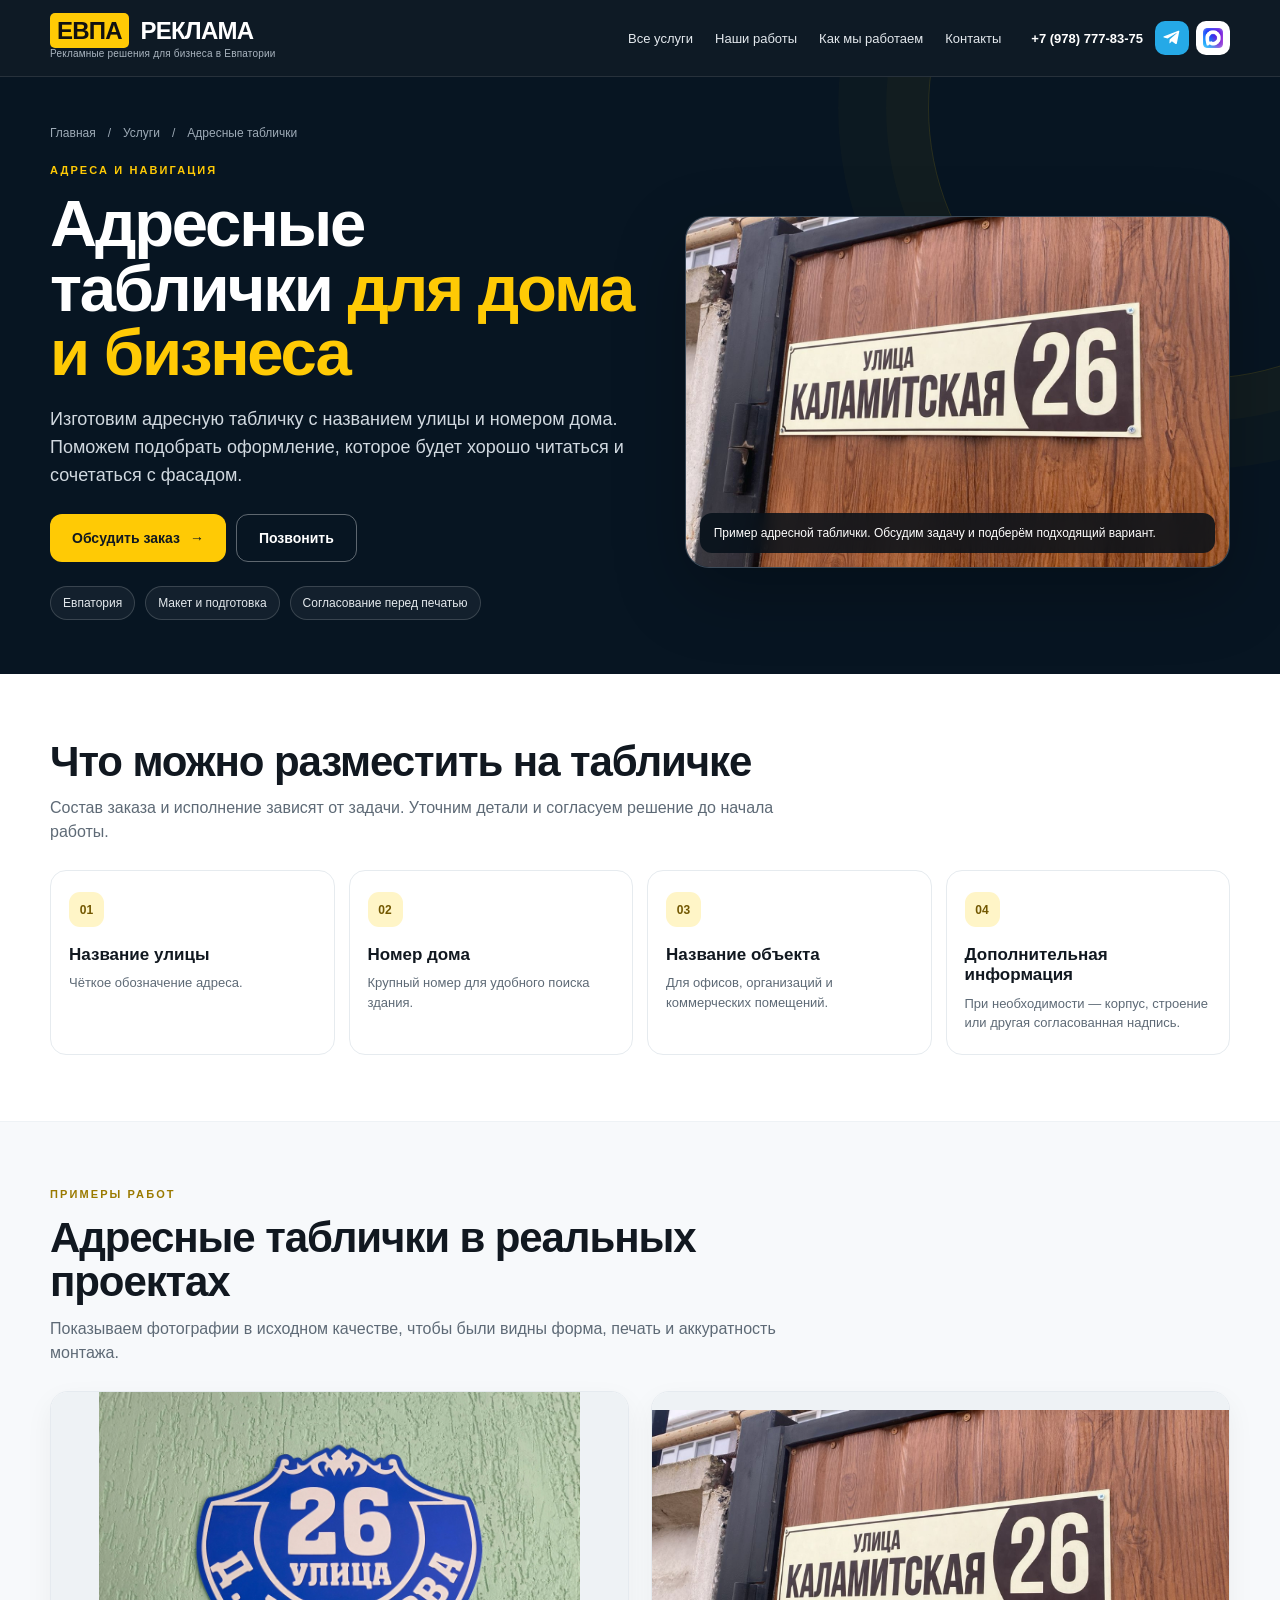
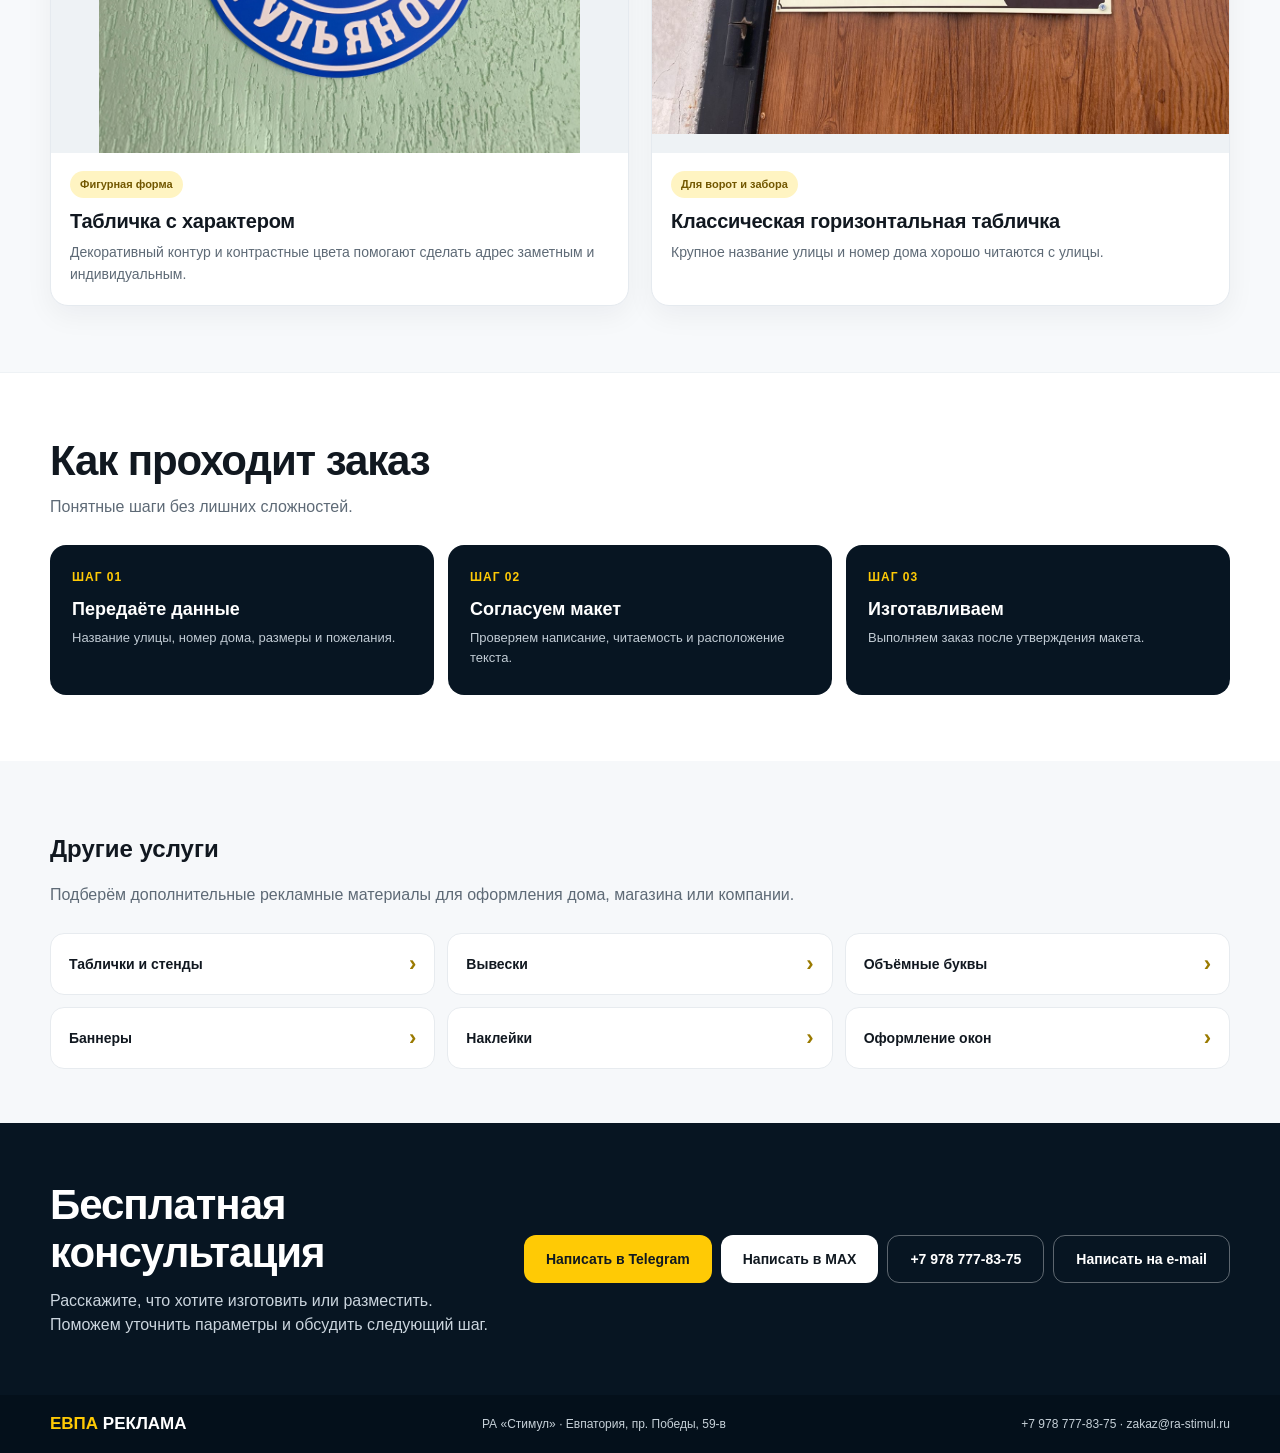
==== commit a2a55320: "Restore full-resolution address sign photos" ====
--- a/adresnye-tablichki/index.html
+++ b/adresnye-tablichki/index.html
@@ -11,13 +11,9 @@
 <div class="hero-grid"><div class="hero-copy"><div class="eyebrow">АДРЕСА И НАВИГАЦИЯ</div><h1>Адресные таблички <span>для дома и бизнеса</span></h1><p class="intro">Изготовим адресную табличку с названием улицы и номером дома. Поможем подобрать оформление, которое будет хорошо читаться и сочетаться с фасадом.</p><div class="hero-actions"><a class="btn btn-primary" href="#contacts">Обсудить заказ <span style="margin-left:10px">→</span></a><a class="btn btn-secondary" href="tel:+79787778375">Позвонить</a></div><div class="hero-points"><span>Евпатория</span><span>Макет и подготовка</span><span>Согласование перед печатью</span></div></div>
 <div class="hero-image"><img src="../assets/service-address.jpg" alt="Пример адресной таблички"><div class="image-caption">Пример адресной таблички. Обсудим задачу и подберём подходящий вариант.</div></div></div></div></section>
 <section class="section"><div class="container"><div class="section-head"><h2>Что можно разместить на табличке</h2><p>Состав заказа и исполнение зависят от задачи. Уточним детали и согласуем решение до начала работы.</p></div><div class="item-grid"><article class="item-card"><span class="item-number">01</span><h3>Название улицы</h3><p>Чёткое обозначение адреса.</p></article><article class="item-card"><span class="item-number">02</span><h3>Номер дома</h3><p>Крупный номер для удобного поиска здания.</p></article><article class="item-card"><span class="item-number">03</span><h3>Название объекта</h3><p>Для офисов, организаций и коммерческих помещений.</p></article><article class="item-card"><span class="item-number">04</span><h3>Дополнительная информация</h3><p>При необходимости — корпус, строение или другая согласованная надпись.</p></article></div></div></section>
-<section class="section section-portfolio" id="examples"><div class="container"><div class="section-head"><div class="eyebrow" style="color:#9a7a00">ПРИМЕРЫ РАБОТ</div><h2>Адресные таблички для разных фасадов</h2><p>Фигурные, классические и современные решения — для фасада, ворот, забора и коммерческих объектов.</p></div><div class="address-example-grid">
-<article class="address-example-card"><div class="address-example-media"><img src="../assets/work-address.jpg" alt="Фигурная синяя адресная табличка «26, улица Ульяновская»" loading="lazy"></div><div class="address-example-copy"><span class="address-example-tag">Фигурная форма</span><h3>Табличка с характером</h3><p>Декоративный контур и контрастные цвета помогают сделать адрес заметным и индивидуальным.</p></div></article>
-<article class="address-example-card"><div class="address-example-media"><img src="../assets/address-alushtinskaya.webp" alt="Адресная табличка «улица Алуштинская, 16» на ограждении" loading="lazy"></div><div class="address-example-copy"><span class="address-example-tag">Для ограждения</span><h3>Табличка на забор</h3><p>Крупное название улицы и номер дома хорошо читаются с улицы.</p></div></article>
-<article class="address-example-card"><div class="address-example-media"><img src="../assets/service-address.jpg" alt="Адресная табличка «улица Каламитская, 26» на воротах" loading="lazy"></div><div class="address-example-copy"><span class="address-example-tag">Для ворот</span><h3>Горизонтальная табличка</h3><p>Практичное решение для ворот и калиток частного дома.</p></div></article>
-<article class="address-example-card"><div class="address-example-media"><img src="../assets/address-series.webp" alt="Две адресные таблички с названиями улиц и номерами домов" loading="lazy"></div><div class="address-example-copy"><span class="address-example-tag">Серия табличек</span><h3>Несколько вариантов оформления</h3><p>Разные композиции, шрифты и цветовые решения под конкретную задачу.</p></div></article>
-<article class="address-example-card"><div class="address-example-media"><img src="../assets/address-keffe.webp" alt="Фигурная табличка «КЕФЕ 52»" loading="lazy"></div><div class="address-example-copy"><span class="address-example-tag">Для бизнеса</span><h3>Фигурная табличка для кафе</h3><p>Нестандартная форма и декоративные элементы поддерживают стиль заведения.</p></div></article>
-<article class="address-example-card"><div class="address-example-media"><img src="../assets/address-modern.webp" alt="Современная тёмная табличка «116, улица Новая» на фасаде дома" loading="lazy"></div><div class="address-example-copy"><span class="address-example-tag">Современный дизайн</span><h3>Лаконичная фасадная табличка</h3><p>Минималистичное оформление для современных домов и коттеджей.</p></div></article>
+<section class="section section-portfolio" id="examples"><div class="container"><div class="section-head"><div class="eyebrow" style="color:#9a7a00">ПРИМЕРЫ РАБОТ</div><h2>Адресные таблички в реальных проектах</h2><p>Показываем фотографии в исходном качестве, чтобы были видны форма, печать и аккуратность монтажа.</p></div><div class="address-example-grid">
+<article class="address-example-card"><div class="address-example-media"><img src="../assets/work-address.jpg" alt="Фигурная синяя адресная табличка «26, улица Ульяновская» на фасаде" loading="lazy"></div><div class="address-example-copy"><span class="address-example-tag">Фигурная форма</span><h3>Табличка с характером</h3><p>Декоративный контур и контрастные цвета помогают сделать адрес заметным и индивидуальным.</p></div></article>
+<article class="address-example-card"><div class="address-example-media"><img src="../assets/service-address.jpg" alt="Горизонтальная адресная табличка «улица Каламитская, 26» на воротах" loading="lazy"></div><div class="address-example-copy"><span class="address-example-tag">Для ворот и забора</span><h3>Классическая горизонтальная табличка</h3><p>Крупное название улицы и номер дома хорошо читаются с улицы.</p></div></article>
 </div></div></section>
 <section class="section" id="how"><div class="container"><div class="section-head"><h2>Как проходит заказ</h2><p>Понятные шаги без лишних сложностей.</p></div><div class="steps-grid"><article class="step-card"><span class="step-num">ШАГ 01</span><h3>Передаёте данные</h3><p>Название улицы, номер дома, размеры и пожелания.</p></article><article class="step-card"><span class="step-num">ШАГ 02</span><h3>Согласуем макет</h3><p>Проверяем написание, читаемость и расположение текста.</p></article><article class="step-card"><span class="step-num">ШАГ 03</span><h3>Изготавливаем</h3><p>Выполняем заказ после утверждения макета.</p></article></div></div></section>
 <section class="related"><div class="container"><div class="section-head"><h2>Другие услуги</h2><p>Подберём дополнительные рекламные материалы для оформления дома, магазина или компании.</p></div><div class="related-grid">
--- a/service.css
+++ b/service.css
@@ -50,15 +50,15 @@
 @media(max-width:380px){.related-cards{grid-template-columns:1fr}.related-card{min-height:0;padding:16px 38px 16px 15px}.related-card-title{font-size:14px}.related-card-desc{font-size:12px}}
 
 
-/* Адресные таблички: адаптивная галерея примеров */
-.address-example-grid{display:grid;grid-template-columns:repeat(3,minmax(0,1fr));gap:18px}
+/* Адресные таблички: галерея на исходных фотографиях высокого разрешения */
+.address-example-grid{display:grid;grid-template-columns:repeat(2,minmax(0,1fr));gap:22px}
 .address-example-card{min-width:0;overflow:hidden;border:1px solid #e5eaef;border-radius:18px;background:#fff;box-shadow:0 10px 28px rgba(7,21,34,.05)}
-.address-example-media{aspect-ratio:4/3;overflow:hidden;background:#eef2f5}
-.address-example-media img{display:block;width:100%;height:100%;object-fit:cover;transition:transform .25s}
-.address-example-card:hover .address-example-media img{transform:scale(1.025)}
+.address-example-media{aspect-ratio:16/10;overflow:hidden;background:#eef2f5;display:flex;align-items:center;justify-content:center}
+.address-example-media img{display:block;width:100%;height:100%;object-fit:contain;transition:transform .25s}
+.address-example-card:hover .address-example-media img{transform:scale(1.015)}
 .address-example-copy{padding:18px 19px 20px}
 .address-example-tag{display:inline-flex;align-items:center;padding:7px 10px;margin-bottom:11px;border-radius:999px;background:#fff4c2;color:#725700;font-size:11px;font-weight:900;line-height:1.2}
 .address-example-copy h3{font-size:20px;line-height:1.2;letter-spacing:-.25px;margin:0 0 8px}
 .address-example-copy p{font-size:14px;line-height:1.58;color:#5e6a76;margin:0}
-@media(max-width:980px){.address-example-grid{grid-template-columns:repeat(2,minmax(0,1fr))}}
-@media(max-width:640px){.address-example-grid{grid-template-columns:1fr;gap:13px}.address-example-card{border-radius:15px}.address-example-copy{padding:15px 15px 17px}.address-example-copy h3{font-size:18px}.address-example-copy p{font-size:13px;line-height:1.5}.address-example-tag{margin-bottom:9px}}
+@media(max-width:760px){.address-example-grid{grid-template-columns:1fr;gap:16px}}
+@media(max-width:640px){.address-example-card{border-radius:15px}.address-example-copy{padding:15px 15px 17px}.address-example-copy h3{font-size:18px}.address-example-copy p{font-size:13px;line-height:1.5}.address-example-tag{margin-bottom:9px}}
